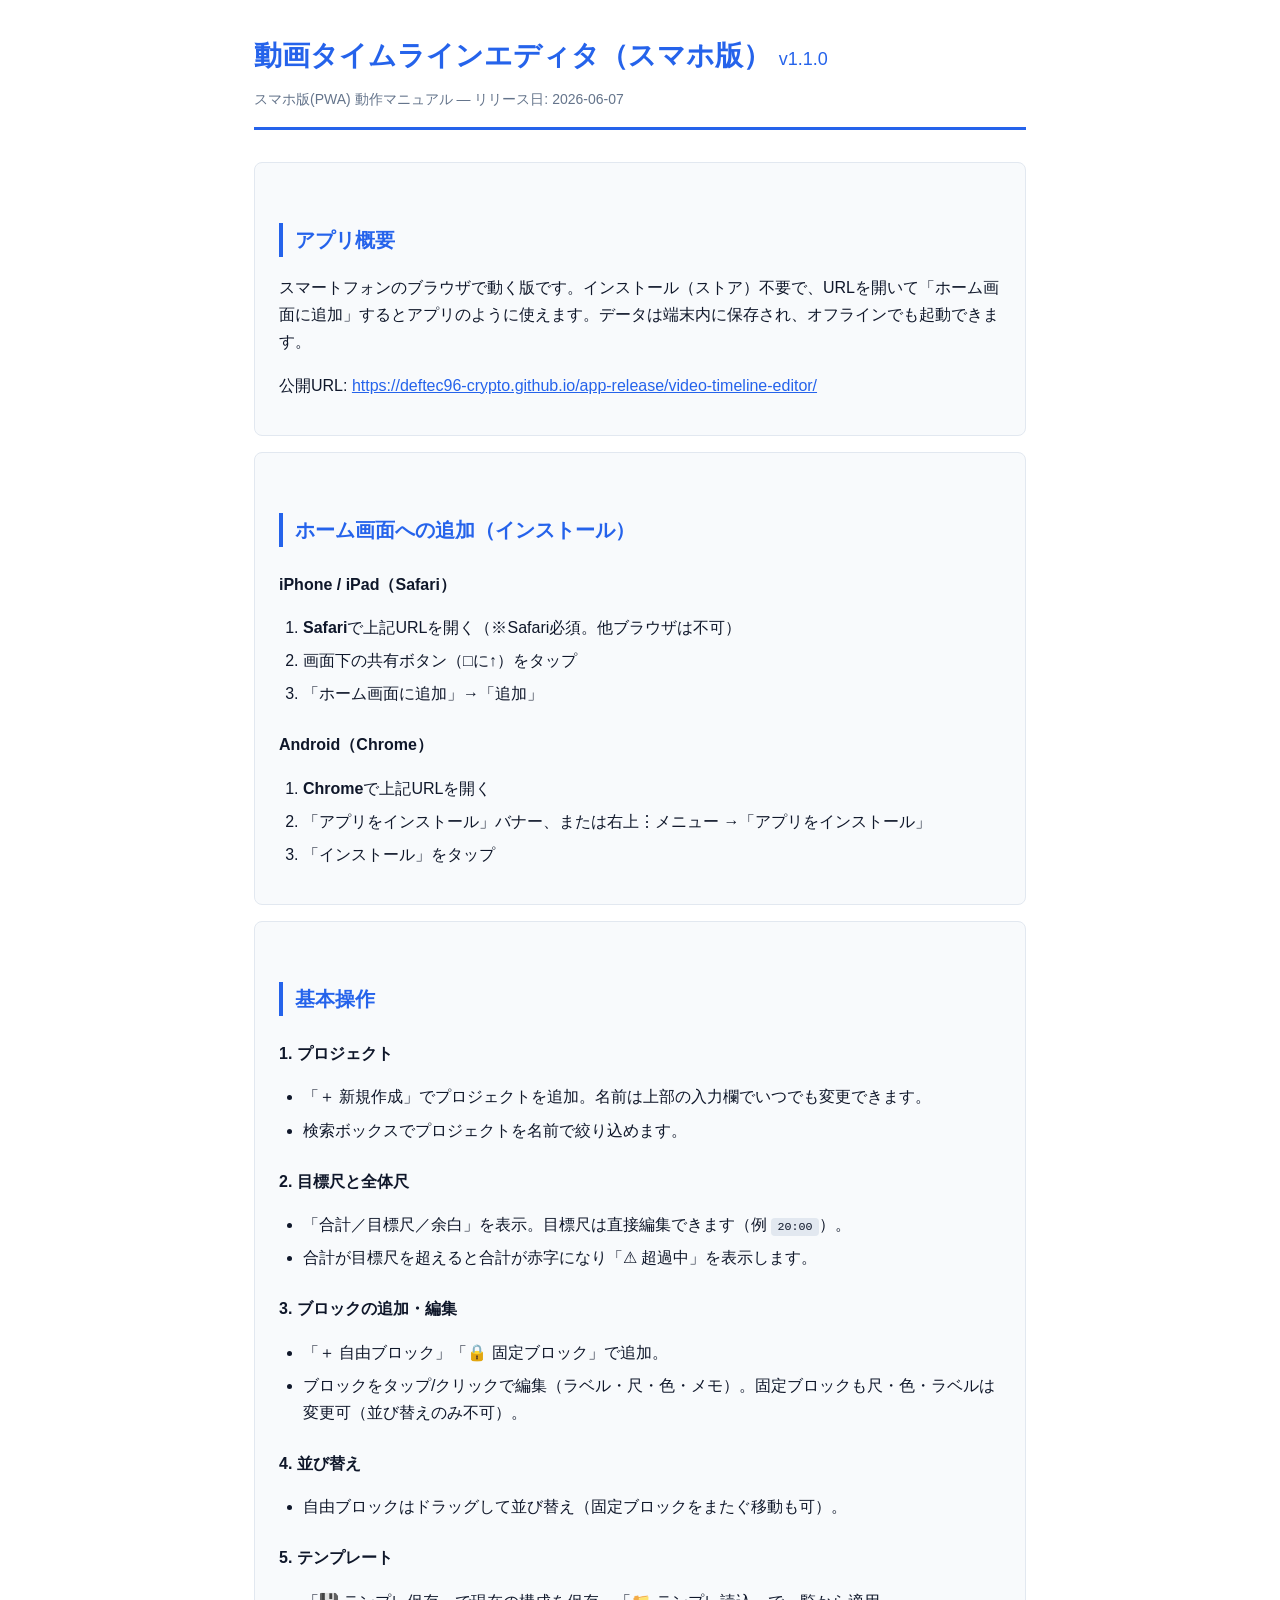
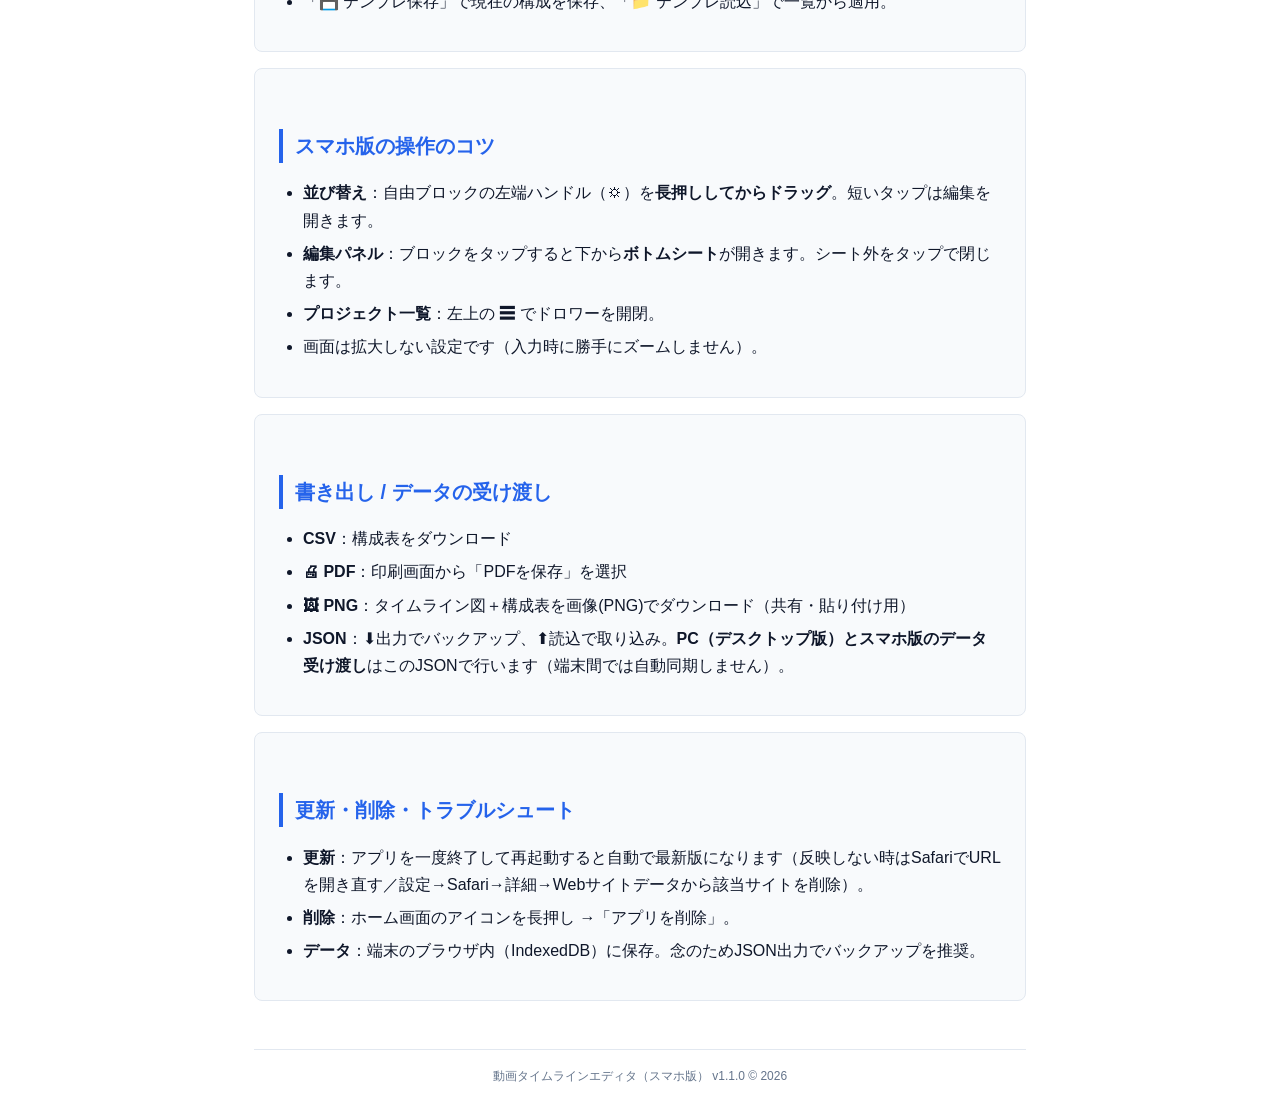
==== video-timeline-editor/manual.html @ 5a146122 "Deploy PWA 2026-06-07T04:33:28.089Z" ====
<!DOCTYPE html>
<html lang="ja"><head><meta charset="UTF-8"><title>動画タイムラインエディタ（スマホ版） v1.1.0 — 動作マニュアル</title><style>
  :root { --primary: #2563eb; --bg: #f8fafc; --text: #0f172a; --muted: #64748b; --border: #e2e8f0; }
  * { box-sizing: border-box; }
  body { font-family: 'Segoe UI','Yu Gothic UI',sans-serif; max-width: 820px; margin: 0 auto; padding: 32px 24px; color: var(--text); background:#fff; line-height: 1.7; }
  header { border-bottom: 3px solid var(--primary); padding-bottom: 16px; margin-bottom: 32px; }
  h1 { color: var(--primary); margin: 0 0 8px; font-size: 28px; }
  .meta { color: var(--muted); font-size: 14px; }
  h2 { color: var(--primary); border-left: 4px solid var(--primary); padding-left: 12px; margin-top: 40px; font-size: 20px; }
  h3 { font-size: 16px; margin-top: 24px; }
  section { background: var(--bg); border: 1px solid var(--border); border-radius: 8px; padding: 20px 24px; margin-bottom: 16px; }
  ol, ul { padding-left: 24px; } li { margin: 6px 0; }
  code { background: #e2e8f0; padding: 2px 6px; border-radius: 4px; font-size: 0.9em; }
  a { color: var(--primary); }
  table { width:100%; border-collapse: collapse; margin:12px 0; }
  th, td { border:1px solid var(--border); padding:8px 12px; text-align:left; }
  th { background: var(--primary); color:#fff; }
  footer { margin-top: 48px; padding-top: 16px; border-top: 1px solid var(--border); color: var(--muted); font-size: 12px; text-align: center; }
</style></head>
<body>
<header><h1>動画タイムラインエディタ（スマホ版） <span style="font-weight:normal;font-size:18px;">v1.1.0</span></h1>
<div class="meta">スマホ版(PWA) 動作マニュアル — リリース日: 2026-06-07</div></header>

<section><h2>アプリ概要</h2>
  <p>スマートフォンのブラウザで動く版です。インストール（ストア）不要で、URLを開いて「ホーム画面に追加」するとアプリのように使えます。データは端末内に保存され、オフラインでも起動できます。</p>
  <p>公開URL: <a href="https://deftec96-crypto.github.io/app-release/video-timeline-editor/">https://deftec96-crypto.github.io/app-release/video-timeline-editor/</a></p></section>
<section><h2>ホーム画面への追加（インストール）</h2>
  <h3>iPhone / iPad（Safari）</h3>
  <ol>
    <li><strong>Safari</strong>で上記URLを開く（※Safari必須。他ブラウザは不可）</li>
    <li>画面下の共有ボタン（□に↑）をタップ</li>
    <li>「ホーム画面に追加」→「追加」</li>
  </ol>
  <h3>Android（Chrome）</h3>
  <ol>
    <li><strong>Chrome</strong>で上記URLを開く</li>
    <li>「アプリをインストール」バナー、または右上⋮メニュー →「アプリをインストール」</li>
    <li>「インストール」をタップ</li>
  </ol></section>

<section><h2>基本操作</h2>
  <h3>1. プロジェクト</h3>
  <ul>
    <li>「＋ 新規作成」でプロジェクトを追加。名前は上部の入力欄でいつでも変更できます。</li>
    <li>検索ボックスでプロジェクトを名前で絞り込めます。</li>
  </ul>
  <h3>2. 目標尺と全体尺</h3>
  <ul>
    <li>「合計／目標尺／余白」を表示。目標尺は直接編集できます（例 <code>20:00</code>）。</li>
    <li>合計が目標尺を超えると合計が赤字になり「⚠ 超過中」を表示します。</li>
  </ul>
  <h3>3. ブロックの追加・編集</h3>
  <ul>
    <li>「＋ 自由ブロック」「🔒 固定ブロック」で追加。</li>
    <li>ブロックをタップ/クリックで編集（ラベル・尺・色・メモ）。固定ブロックも尺・色・ラベルは変更可（並び替えのみ不可）。</li>
  </ul>
  <h3>4. 並び替え</h3>
  <ul><li>自由ブロックはドラッグして並び替え（固定ブロックをまたぐ移動も可）。</li></ul>
  <h3>5. テンプレート</h3>
  <ul><li>「💾 テンプレ保存」で現在の構成を保存、「📁 テンプレ読込」で一覧から適用。</li></ul>
</section>
<section><h2>スマホ版の操作のコツ</h2>
  <ul>
    <li><strong>並び替え</strong>：自由ブロックの左端ハンドル（⛭）を<strong>長押ししてからドラッグ</strong>。短いタップは編集を開きます。</li>
    <li><strong>編集パネル</strong>：ブロックをタップすると下から<strong>ボトムシート</strong>が開きます。シート外をタップで閉じます。</li>
    <li><strong>プロジェクト一覧</strong>：左上の <strong>☰</strong> でドロワーを開閉。</li>
    <li>画面は拡大しない設定です（入力時に勝手にズームしません）。</li>
  </ul></section>
<section><h2>書き出し / データの受け渡し</h2>
  <ul>
    <li><strong>CSV</strong>：構成表をダウンロード</li>
    <li><strong>🖨 PDF</strong>：印刷画面から「PDFを保存」を選択</li>
    <li><strong>🖼 PNG</strong>：タイムライン図＋構成表を画像(PNG)でダウンロード（共有・貼り付け用）</li>
    <li><strong>JSON</strong>：⬇出力でバックアップ、⬆読込で取り込み。<strong>PC（デスクトップ版）とスマホ版のデータ受け渡し</strong>はこのJSONで行います（端末間では自動同期しません）。</li>
  </ul></section>
<section><h2>更新・削除・トラブルシュート</h2>
  <ul>
    <li><strong>更新</strong>：アプリを一度終了して再起動すると自動で最新版になります（反映しない時はSafariでURLを開き直す／設定→Safari→詳細→Webサイトデータから該当サイトを削除）。</li>
    <li><strong>削除</strong>：ホーム画面のアイコンを長押し →「アプリを削除」。</li>
    <li><strong>データ</strong>：端末のブラウザ内（IndexedDB）に保存。念のためJSON出力でバックアップを推奨。</li>
  </ul></section>
<footer>動画タイムラインエディタ（スマホ版） v1.1.0 © 2026</footer>
</body></html>
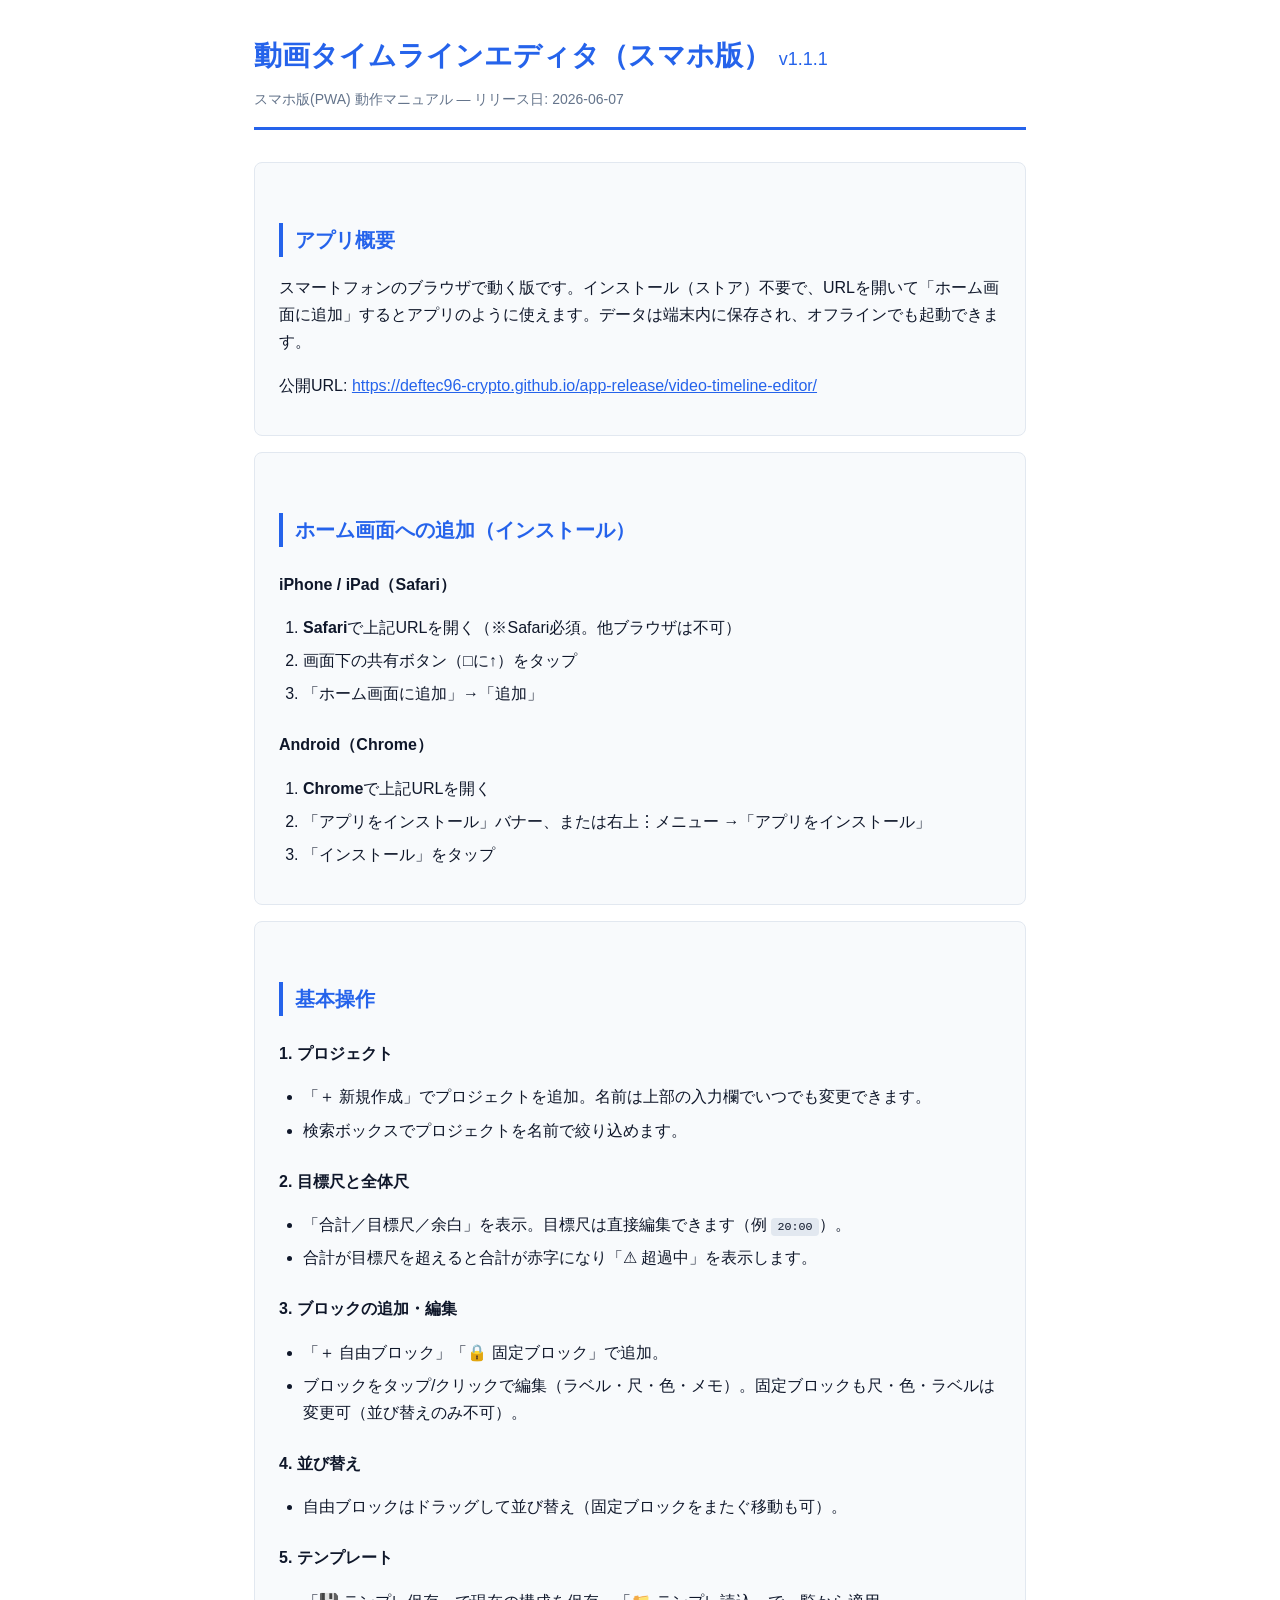
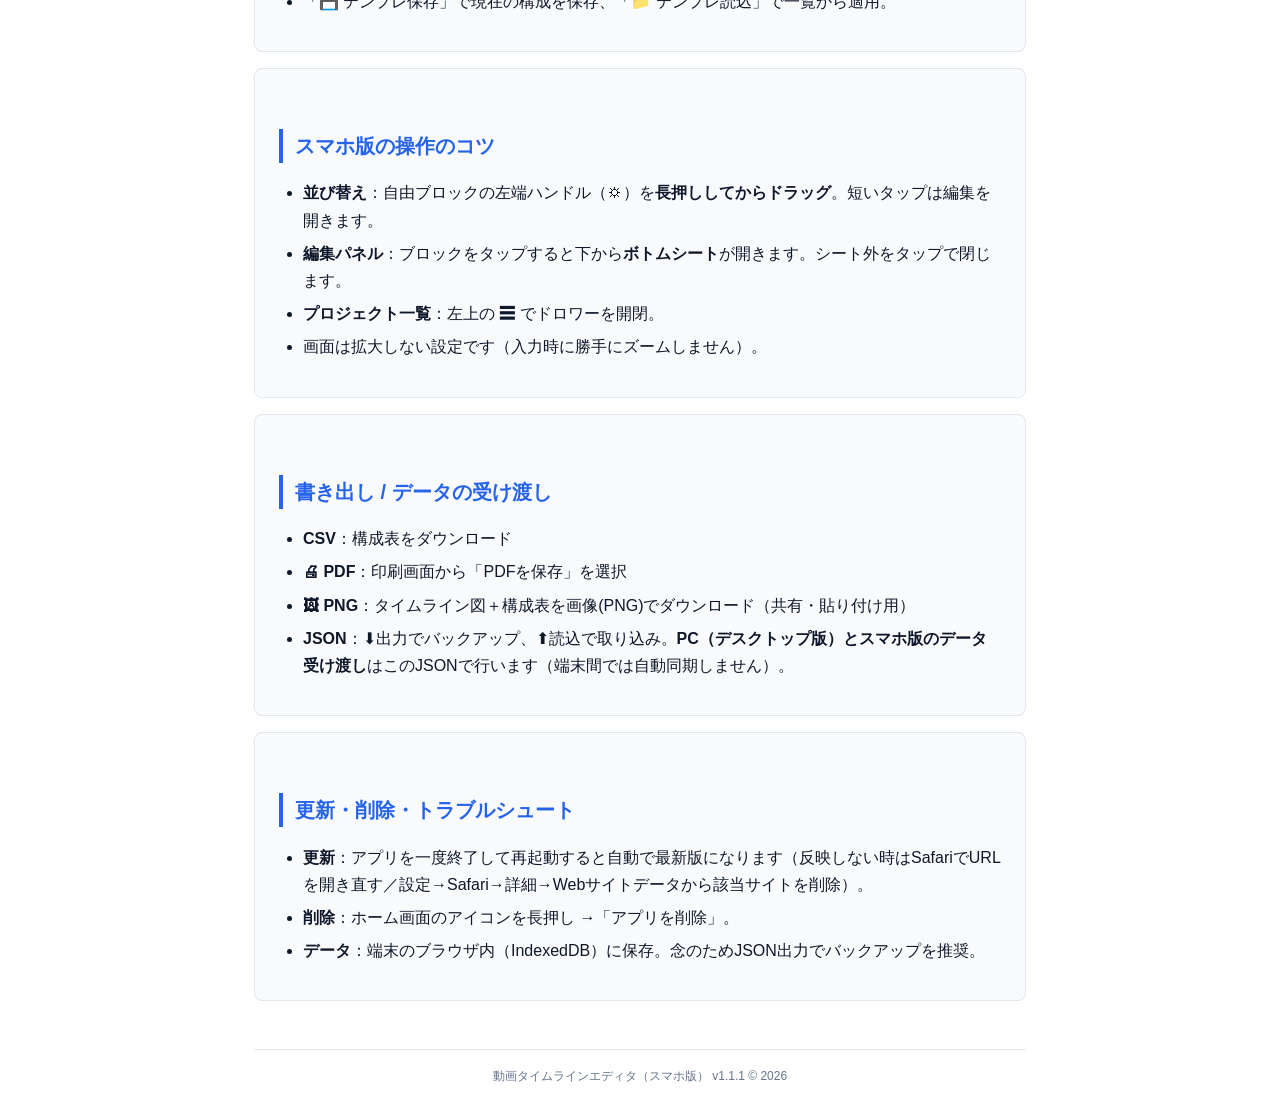
==== commit 0d7beaac: "Deploy PWA 2026-06-07T04:44:29.776Z" ====
--- a/video-timeline-editor/manual.html
+++ b/video-timeline-editor/manual.html
@@ -1,5 +1,5 @@
 <!DOCTYPE html>
-<html lang="ja"><head><meta charset="UTF-8"><title>動画タイムラインエディタ（スマホ版） v1.1.0 — 動作マニュアル</title><style>
+<html lang="ja"><head><meta charset="UTF-8"><title>動画タイムラインエディタ（スマホ版） v1.1.1 — 動作マニュアル</title><style>
   :root { --primary: #2563eb; --bg: #f8fafc; --text: #0f172a; --muted: #64748b; --border: #e2e8f0; }
   * { box-sizing: border-box; }
   body { font-family: 'Segoe UI','Yu Gothic UI',sans-serif; max-width: 820px; margin: 0 auto; padding: 32px 24px; color: var(--text); background:#fff; line-height: 1.7; }
@@ -18,7 +18,7 @@
   footer { margin-top: 48px; padding-top: 16px; border-top: 1px solid var(--border); color: var(--muted); font-size: 12px; text-align: center; }
 </style></head>
 <body>
-<header><h1>動画タイムラインエディタ（スマホ版） <span style="font-weight:normal;font-size:18px;">v1.1.0</span></h1>
+<header><h1>動画タイムラインエディタ（スマホ版） <span style="font-weight:normal;font-size:18px;">v1.1.1</span></h1>
 <div class="meta">スマホ版(PWA) 動作マニュアル — リリース日: 2026-06-07</div></header>
 
 <section><h2>アプリ概要</h2>
@@ -79,5 +79,5 @@
     <li><strong>削除</strong>：ホーム画面のアイコンを長押し →「アプリを削除」。</li>
     <li><strong>データ</strong>：端末のブラウザ内（IndexedDB）に保存。念のためJSON出力でバックアップを推奨。</li>
   </ul></section>
-<footer>動画タイムラインエディタ（スマホ版） v1.1.0 © 2026</footer>
+<footer>動画タイムラインエディタ（スマホ版） v1.1.1 © 2026</footer>
 </body></html>
